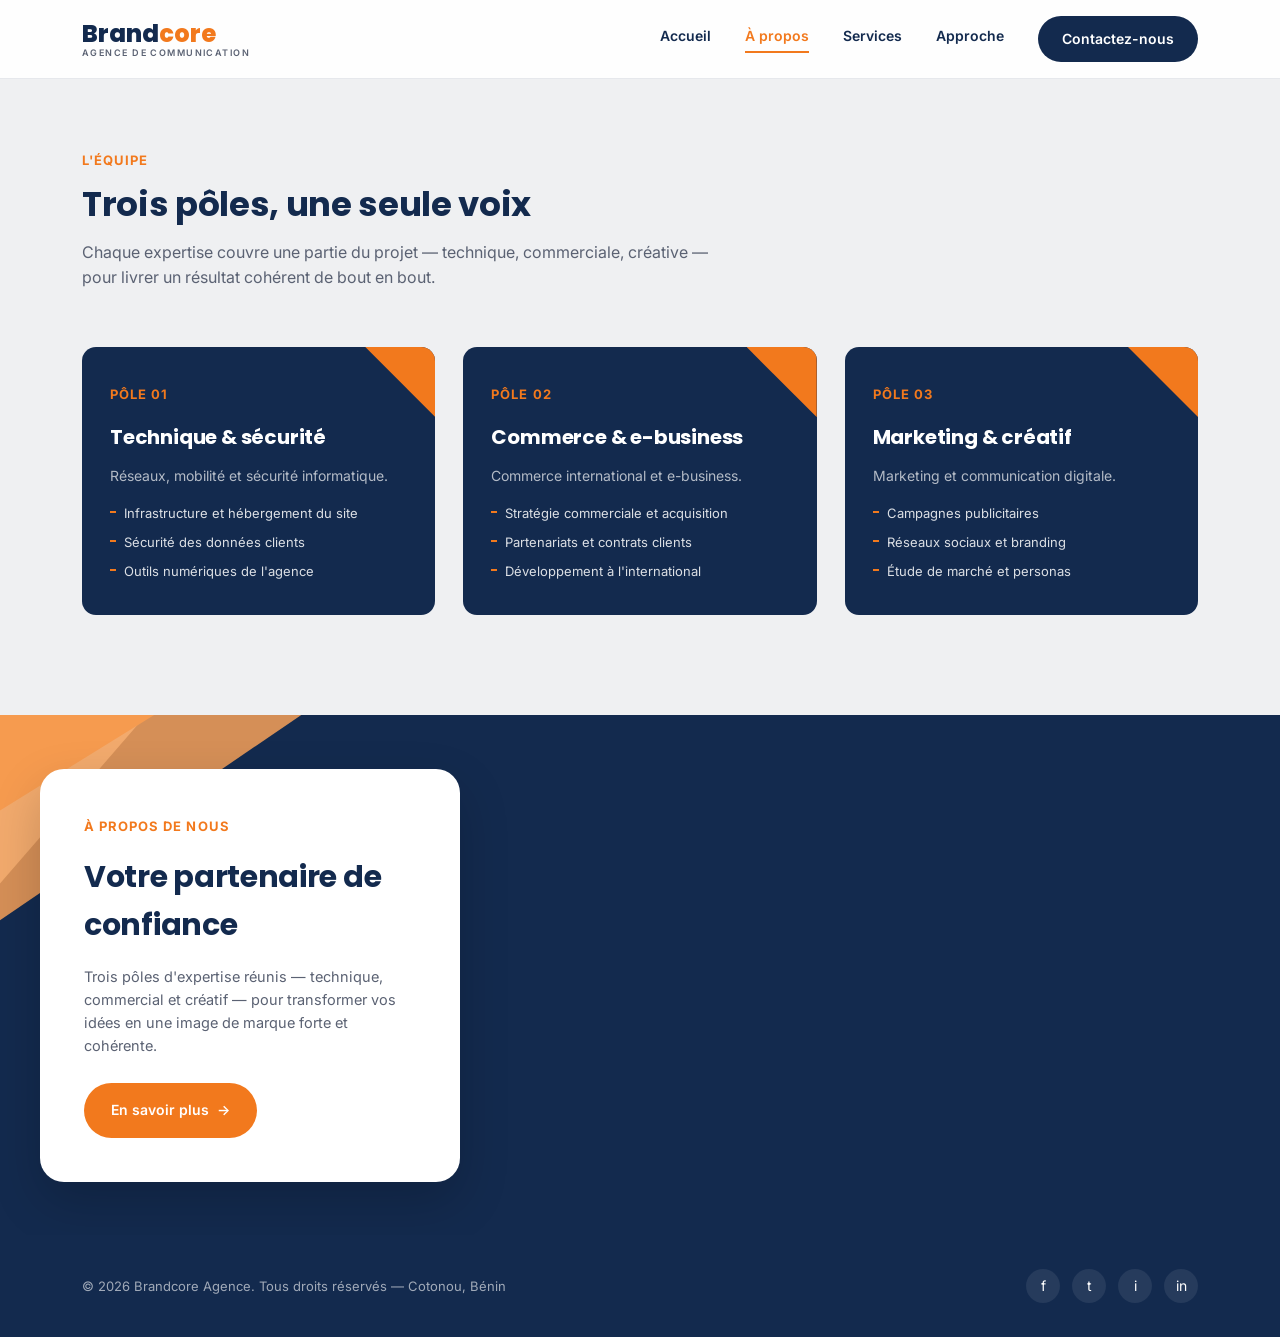
==== apropos.html @ da3239c2 "Préparer le site pour le déploiement statique" ====
<!DOCTYPE html>
<html lang="fr">
<head>
<meta charset="UTF-8">
<meta name="viewport" content="width=device-width, initial-scale=1.0">
<title>À propos — Brandcore</title>
<meta name="description" content="Découvrez l'équipe Brandcore : trois pôles d'expertise réunis autour d'un même projet.">
<link rel="preconnect" href="https://fonts.googleapis.com">
<link rel="preconnect" href="https://fonts.gstatic.com" crossorigin>
<link href="https://fonts.googleapis.com/css2?family=Poppins:wght@400;500;600;700;800&family=Inter:wght@400;500;600&display=swap" rel="stylesheet">
<link rel="stylesheet" href="style.css">
</head>
<body>

<header>
  <nav>
    <a href="index.html" class="logo-block" style="text-decoration:none;">
      <div class="logo">Brand<span>core</span></div>
      <div class="tagline">Agence de communication</div>
    </a>
    <div class="nav-links" id="navLinks">
      <a href="index.html" class="">Accueil</a>
      <a href="apropos.html" class="active">À propos</a>
      <a href="services.html" class="">Services</a>
      <a href="methode.html" class="">Approche</a>
      <a href="contact.html" class="nav-cta">Contactez-nous</a>
    </div>
    <button class="burger" id="burger" aria-label="Menu"><span></span><span></span><span></span></button>
  </nav>
</header>
<section class="band alt" style="padding-top:150px;" id="equipe">
  <div class="wrap">
    <div class="section-head reveal">
      <span class="eyebrow">L'équipe</span>
      <h2>Trois pôles, une seule voix</h2>
      <p>Chaque expertise couvre une partie du projet — technique, commerciale, créative — pour livrer un résultat cohérent de bout en bout.</p>
    </div>
    <div class="team-grid reveal">
      <div class="team-card">
        <span class="num">PÔLE 01</span>
        <h3>Technique & sécurité</h3>
        <p>Réseaux, mobilité et sécurité informatique.</p>
        <ul>
          <li>Infrastructure et hébergement du site</li>
          <li>Sécurité des données clients</li>
          <li>Outils numériques de l'agence</li>
        </ul>
      </div>
      <div class="team-card">
        <span class="num">PÔLE 02</span>
        <h3>Commerce & e-business</h3>
        <p>Commerce international et e-business.</p>
        <ul>
          <li>Stratégie commerciale et acquisition</li>
          <li>Partenariats et contrats clients</li>
          <li>Développement à l'international</li>
        </ul>
      </div>
      <div class="team-card">
        <span class="num">PÔLE 03</span>
        <h3>Marketing & créatif</h3>
        <p>Marketing et communication digitale.</p>
        <ul>
          <li>Campagnes publicitaires</li>
          <li>Réseaux sociaux et branding</li>
          <li>Étude de marché et personas</li>
        </ul>
      </div>
    </div>
  </div>
</section>

<section class="split-left" id="apropos">
  <div class="graphic-bg">
    <svg viewBox="0 0 700 700" preserveAspectRatio="xMidYMid slice" xmlns="http://www.w3.org/2000/svg">
      <rect width="700" height="700" fill="#132A4E"/>
      <polygon points="0,0 260,0 0,300" fill="#EFF0F2" opacity="0.9"/>
      <polygon points="0,90 340,0 420,0 0,260" fill="#F2791D"/>
      <polygon points="0,180 420,0 470,0 0,320" fill="#F7A159" opacity="0.85"/>
    </svg>
  </div>
  <div class="about-card reveal">
    <span class="eyebrow">À propos de nous</span>
    <h2>Votre partenaire de confiance</h2>
    <p>Trois pôles d'expertise réunis — technique, commercial et créatif — pour transformer vos idées en une image de marque forte et cohérente.</p>
    <a href="methode.html" class="btn btn-orange">En savoir plus <span>→</span></a>
  </div>
</section>
<footer>
  <div class="wrap">
    <div>© 2026 Brandcore Agence. Tous droits réservés — Cotonou, Bénin</div>
    <div class="socials">
      <a href="#" aria-label="Facebook">f</a>
      <a href="#" aria-label="Twitter">t</a>
      <a href="#" aria-label="Instagram">i</a>
      <a href="#" aria-label="LinkedIn">in</a>
    </div>
  </div>
</footer>
<script>
  const burger = document.getElementById('burger');
  const navLinks = document.getElementById('navLinks');
  burger.addEventListener('click', () => navLinks.classList.toggle('open'));
  navLinks.querySelectorAll('a').forEach(a => a.addEventListener('click', () => navLinks.classList.remove('open')));

  const observer = new IntersectionObserver((entries) => {
    entries.forEach(e => { if(e.isIntersecting){ e.target.classList.add('show'); } });
  }, { threshold: 0.15 });
  document.querySelectorAll('.reveal').forEach(el => observer.observe(el));
</script>

</body>
</html>
---- style.css ----
:root{
    --navy:#132A4E;
    --navy-2:#0F2340;
    --orange:#F2791D;
    --orange-light:#F7A159;
    --orange-dim:#C25E10;
    --gray-diag:#EFF0F2;
    --white:#FFFFFF;
    --ink:#132A4E;
    --slate:#5B6273;
    --line: rgba(19,42,78,0.10);
    --line-strong: rgba(19,42,78,0.16);
  }
  *{ margin:0; padding:0; box-sizing:border-box; }
  html{ scroll-behavior:smooth; }
  body{
    font-family:'Inter', sans-serif;
    background:var(--white);
    color:var(--ink);
    line-height:1.6;
    overflow-x:hidden;
  }
  h1,h2,h3,h4{
    font-family:'Poppins', sans-serif;
    font-weight:700;
    letter-spacing:-0.01em;
    color:var(--navy);
  }
  .eyebrow{
    font-size:13px; font-weight:700; letter-spacing:0.08em; text-transform:uppercase;
    color:var(--orange);
  }
  a{ text-decoration:none; color:inherit; }
  img{ max-width:100%; display:block; }
  .wrap{ max-width:1180px; margin:0 auto; padding:0 32px; }
  section{ position:relative; }

  /* ---------- NAV ---------- */
  header{
    position:fixed; top:0; left:0; right:0; z-index:100;
    background:rgba(255,255,255,0.92);
    backdrop-filter:blur(10px);
    border-bottom:1px solid var(--line);
  }
  nav{
    display:flex; align-items:center; justify-content:space-between;
    max-width:1180px; margin:0 auto; padding:16px 32px;
  }
  .logo-block{ display:flex; flex-direction:column; line-height:1; }
  .logo-block .logo{
    font-family:'Poppins', sans-serif;
    font-weight:800; font-size:24px; color:var(--navy);
  }
  .logo-block .logo span{ color:var(--orange); }
  .logo-block .tagline{
    font-size:9px; letter-spacing:0.16em; text-transform:uppercase;
    color:var(--slate); margin-top:2px; font-weight:600;
  }
  .nav-links{ display:flex; gap:34px; align-items:center; }
  .nav-links a{
    font-size:14px; font-weight:600; color:var(--navy);
    transition:color .2s ease; position:relative; padding-bottom:6px;
  }
  .nav-links a:hover{ color:var(--orange); }
  .nav-links a.active{ color:var(--orange); }
  .nav-links a.active::after{
    content:''; position:absolute; left:0; right:0; bottom:0; height:2px; background:var(--orange);
  }
  .nav-cta{
    background:var(--navy); color:var(--white) !important;
    padding:12px 24px; border-radius:30px;
    font-size:13px; font-weight:600;
    transition:background .2s ease; padding-bottom:12px !important;
  }
  .nav-cta::after{ display:none; }
  .nav-cta:hover{ background:var(--orange-dim); color:var(--white); }
  .burger{ display:none; flex-direction:column; gap:5px; cursor:pointer; background:none; border:none; }
  .burger span{ width:22px; height:2px; background:var(--navy); display:block; }

  /* ---------- HERO ---------- */
  .hero{
    background:var(--white);
    color:var(--navy);
    padding:150px 0 0;
    position:relative;
    overflow:hidden;
  }
  .hero-flex{ display:flex; align-items:stretch; min-height:600px; }
  .hero-left{
    flex:0 0 50%; max-width:50%;
    display:flex; flex-direction:column; justify-content:center;
    padding:40px 0 70px 32px;
  }
  .hero-left-inner{ max-width:480px; margin-left:auto; padding-right:60px; }
  .hero-eyebrow{
    display:flex; align-items:center; gap:12px; margin-bottom:22px;
  }
  .hero-eyebrow .dash{ width:28px; height:2px; background:var(--orange); display:block; }
  h1.hero-title{
    font-size:clamp(32px, 4.2vw, 48px);
    line-height:1.14;
    margin-bottom:22px;
    color:var(--navy);
  }
  h1.hero-title em{ font-style:normal; color:var(--orange); }
  .hero-sub{
    font-size:16px; color:var(--slate);
    max-width:460px; margin-bottom:36px;
  }
  .hero-actions{ display:flex; gap:16px; flex-wrap:wrap; }
  .btn{
    display:inline-flex; align-items:center; gap:8px;
    padding:15px 26px; font-size:14px; font-weight:600;
    border-radius:30px; cursor:pointer; transition:all .2s ease;
    border:1px solid transparent;
  }
  .btn-primary{ background:var(--navy); color:var(--white); }
  .btn-primary:hover{ background:var(--orange-dim); }
  .btn-orange{ background:var(--orange); color:var(--white); }
  .btn-orange:hover{ background:var(--orange-dim); }
  .btn-ghost{ border-color:var(--line-strong); color:var(--navy); }
  .btn-ghost:hover{ border-color:var(--navy); background:var(--gray-diag); }

  .hero-right{
    flex:0 0 50%; max-width:50%;
    position:relative;
    overflow:visible;
  }
  .hero-graphic-wrap{
    position:absolute; top:0; bottom:0; left:0; right:-260px;
  }
  .hero-graphic-wrap svg{ width:100%; height:100%; display:block; }
  .hero-arrow{
    position:absolute; top:50%; transform:translateY(-50%);
    width:52px; height:52px; border-radius:50%;
    display:flex; align-items:center; justify-content:center;
    cursor:pointer; border:none; font-size:20px; z-index:5;
    transition:transform .2s ease;
  }
  .hero-arrow:hover{ transform:translateY(-50%) scale(1.08); }
  .hero-arrow.prev{ left:-26px; background:rgba(19,42,78,0.55); color:var(--white); }
  .hero-arrow.next{ right:36px; background:var(--navy); color:var(--white); }

  /* ---------- SECTION HEADERS ---------- */
  .section-head{ max-width:640px; margin-bottom:56px; }
  .section-head.center{ margin-left:auto; margin-right:auto; text-align:center; }
  .section-head .eyebrow{ margin-bottom:14px; display:block; }
  .section-head h2{ font-size:clamp(26px, 3.6vw, 34px); line-height:1.15; }
  .section-head p{ color:var(--slate); margin-top:16px; font-size:16px; }

  .band{ padding:100px 0; }
  .band.alt{ background:var(--gray-diag); }

  /* ---------- SERVICES (icon cards) ---------- */
  .services-grid{
    display:grid; grid-template-columns:repeat(4, 1fr); gap:24px;
  }
  .service-card{
    background:var(--white); padding:34px 26px; border-radius:16px;
    box-shadow:0 12px 30px rgba(19,42,78,0.08);
    display:flex; flex-direction:column; gap:14px;
    transition:transform .25s ease, box-shadow .25s ease;
  }
  .service-card:hover{ transform:translateY(-6px); box-shadow:0 18px 36px rgba(19,42,78,0.12); }
  .service-icon{
    width:54px; height:54px; border-radius:50%;
    display:flex; align-items:center; justify-content:center;
    font-size:22px;
  }
  .service-icon.orange{ background:#FDEBDA; color:var(--orange); }
  .service-icon.navy{ background:var(--navy); color:var(--white); }
  .service-card h3{ font-size:16px; }
  .service-card p{ font-size:13.5px; color:var(--slate); }

  /* ---------- METHODE ---------- */
  .method-list{ display:flex; flex-direction:column; }
  .method-row{
    display:grid; grid-template-columns:120px 1fr 1fr; gap:24px;
    padding:26px 0; border-top:1px solid var(--line);
    align-items:start;
  }
  .method-row:last-child{ border-bottom:1px solid var(--line); }
  .method-row .step{ color:var(--orange); font-weight:700; font-size:13px; letter-spacing:0.06em; text-transform:uppercase; padding-top:4px; }
  .method-row h4{ font-size:16px; margin-bottom:6px; }
  .method-row p{ font-size:14px; color:var(--slate); }
  .method-row .tools{ font-size:13px; color:var(--navy); font-weight:600; }

  /* ---------- TEAM ---------- */
  .team-grid{
    display:grid; grid-template-columns:repeat(3, 1fr); gap:28px;
  }
  .team-card{
    background:var(--navy); color:var(--white);
    border-radius:14px; padding:34px 28px;
    position:relative; overflow:hidden;
  }
  .team-card::before{
    content:''; position:absolute; top:0; right:0; width:70px; height:70px;
    background:var(--orange); clip-path:polygon(100% 0, 0 0, 100% 100%);
  }
  .team-card .num{ color:var(--orange); font-weight:700; font-size:13px; letter-spacing:0.08em; }
  .team-card h3{ color:var(--white); font-size:20px; margin:14px 0 12px; }
  .team-card p{ font-size:14px; color:rgba(255,255,255,0.68); margin-bottom:16px; }
  .team-card ul{ list-style:none; display:flex; flex-direction:column; gap:8px; }
  .team-card ul li{ font-size:13px; color:rgba(255,255,255,0.85); padding-left:14px; position:relative; }
  .team-card ul li::before{
    content:''; position:absolute; left:0; top:8px; width:6px; height:2px; background:var(--orange);
  }

  /* ---------- SPLIT: A PROPOS / CONTACT CTA ---------- */
  .split-section{ display:flex; flex-wrap:wrap; }
  .split-left{
    flex:1 1 50%; position:relative; overflow:hidden; background:var(--navy);
    min-height:520px; display:flex; align-items:center;
  }
  .split-left .graphic-bg{ position:absolute; inset:0; }
  .split-left .graphic-bg svg{ width:100%; height:100%; }
  .about-card{
    position:relative; z-index:2; background:var(--white);
    margin:40px; padding:44px; border-radius:24px; max-width:420px;
    box-shadow:0 20px 50px rgba(0,0,0,0.18);
  }
  .about-card h2{ font-size:clamp(24px,3vw,30px); margin:14px 0 16px; }
  .about-card p{ color:var(--slate); font-size:14.5px; margin-bottom:26px; }
  .split-right{
    flex:1 1 50%; background:var(--navy-2); color:var(--white);
    padding:70px 60px; display:flex; flex-direction:column; justify-content:center; gap:26px;
  }
  .split-right h2{ color:var(--white); font-size:clamp(24px,3vw,30px); }
  .split-right p{ color:rgba(255,255,255,0.7); font-size:14.5px; max-width:420px; }
  .contact-list{ display:flex; flex-direction:column; gap:18px; }
  .contact-list div{ display:flex; align-items:center; gap:14px; font-size:14px; }
  .contact-list .ic{ color:var(--orange); font-size:16px; width:20px; text-align:center; }

  /* ---------- MESSAGE FORM ---------- */
  .msg-band{ background:var(--white); padding:100px 0; }
  .msg-wrap{ display:grid; grid-template-columns:1fr 1fr; gap:70px; align-items:start; }
  form{ display:flex; flex-direction:column; gap:16px; }
  .field{ display:flex; flex-direction:column; gap:8px; }
  .field label{ font-size:12px; text-transform:uppercase; letter-spacing:0.06em; color:var(--slate); font-weight:600; }
  .field input, .field textarea{
    border:1px solid var(--line-strong); background:transparent;
    padding:13px 14px; font-family:'Inter', sans-serif; font-size:14px;
    color:var(--navy); border-radius:8px; resize:vertical;
  }
  .field input:focus, .field textarea:focus{ outline:none; border-color:var(--orange); }
  form .btn-navy-submit{ align-self:flex-start; border:none; margin-top:6px; background:var(--navy); color:var(--white); }
  form .btn-navy-submit:hover{ background:var(--orange-dim); }

  /* ---------- FOOTER ---------- */
  footer{
    background:var(--navy); color:rgba(255,255,255,0.6);
    padding:34px 0; font-size:13px;
  }
  footer .wrap{ display:flex; justify-content:space-between; align-items:center; flex-wrap:wrap; gap:16px; }
  .socials{ display:flex; gap:12px; }
  .socials a{
    width:34px; height:34px; border-radius:50%; background:rgba(255,255,255,0.08);
    display:flex; align-items:center; justify-content:center; color:var(--white);
    font-size:14px; transition:background .2s ease;
  }
  .socials a:hover{ background:var(--orange); }

  .reveal{ opacity:0; transform:translateY(18px); transition:opacity .6s ease, transform .6s ease; }
  .reveal.show{ opacity:1; transform:none; }

  @media (max-width: 900px){
    .hero-flex{ flex-direction:column; min-height:auto; }
    .hero-left{ flex:0 0 auto; max-width:100%; padding:20px 32px 40px; }
    .hero-left-inner{ max-width:100%; margin-left:0; padding-right:0; }
    .hero-right{ flex:0 0 auto; max-width:100%; height:280px; }
    .hero-graphic-wrap{ right:0; }
    .hero-arrow.prev{ left:16px; }
    .hero-arrow.next{ right:16px; }
    .services-grid{ grid-template-columns:repeat(2,1fr); }
    .split-left, .split-right{ flex:1 1 100%; }
    .split-right{ padding:50px 32px; }
    .about-card{ margin:32px; }
    .msg-wrap{ grid-template-columns:1fr; gap:40px; }
  }

  @media (max-width: 860px){
    .nav-links{
      position:fixed; top:70px; left:0; right:0; background:var(--white);
      flex-direction:column; align-items:flex-start; padding:24px 32px; gap:20px;
      border-bottom:1px solid var(--line);
      transform:translateY(-130%); transition:transform .25s ease; z-index:99;
    }
    .nav-links.open{ transform:translateY(0); }
    .burger{ display:flex; }
    .services-grid{ grid-template-columns:1fr; }
    .team-grid{ grid-template-columns:1fr; }
    .method-row{ grid-template-columns:1fr; gap:8px; }
    .band{ padding:60px 0; }
    .msg-band{ padding:60px 0; }
  }
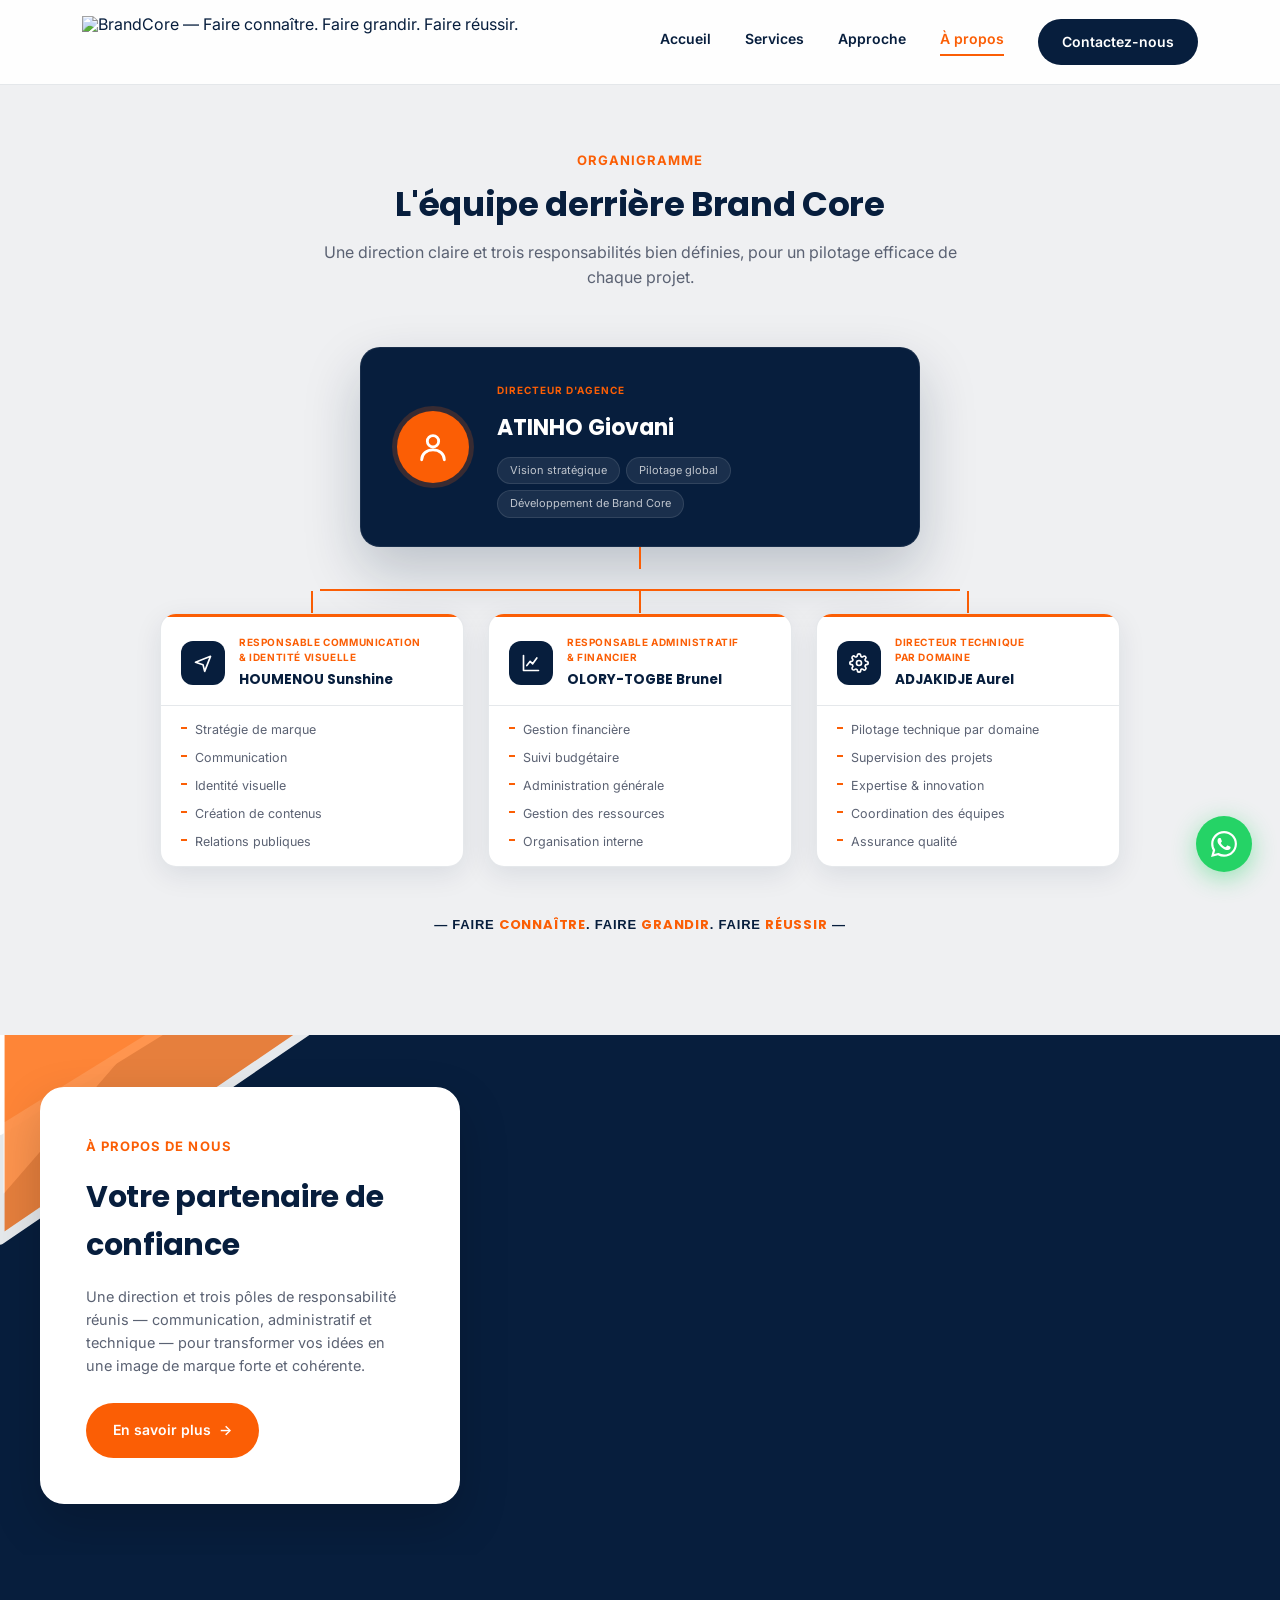
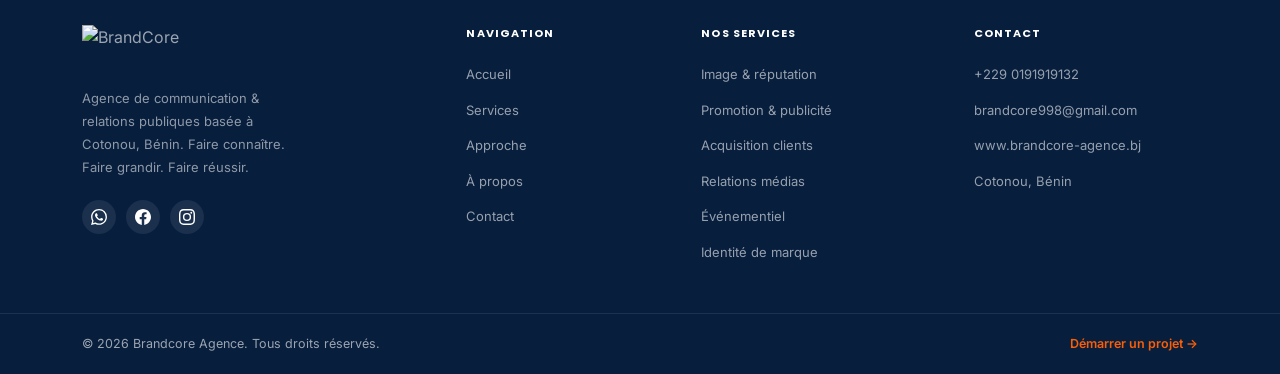
==== commit c2969e3c: "Utiliser la version BrandCore (4) pour le déploiement" ====
--- a/apropos.html
+++ b/apropos.html
@@ -8,21 +8,20 @@
 <link rel="preconnect" href="https://fonts.googleapis.com">
 <link rel="preconnect" href="https://fonts.gstatic.com" crossorigin>
 <link href="https://fonts.googleapis.com/css2?family=Poppins:wght@400;500;600;700;800&family=Inter:wght@400;500;600&display=swap" rel="stylesheet">
-<link rel="stylesheet" href="style.css">
+<link rel="stylesheet" href="style.css?v=2">
 </head>
 <body>
 
 <header>
   <nav>
     <a href="index.html" class="logo-block" style="text-decoration:none;">
-      <div class="logo">Brand<span>core</span></div>
-      <div class="tagline">Agence de communication</div>
+      <img src="logo.png" alt="BrandCore — Faire connaître. Faire grandir. Faire réussir." class="nav-logo-img">
     </a>
     <div class="nav-links" id="navLinks">
       <a href="index.html" class="">Accueil</a>
-      <a href="apropos.html" class="active">À propos</a>
       <a href="services.html" class="">Services</a>
       <a href="methode.html" class="">Approche</a>
+      <a href="apropos.html" class="active">À propos</a>
       <a href="contact.html" class="nav-cta">Contactez-nous</a>
     </div>
     <button class="burger" id="burger" aria-label="Menu"><span></span><span></span><span></span></button>
@@ -30,42 +29,113 @@
 </header>
 <section class="band alt" style="padding-top:150px;" id="equipe">
   <div class="wrap">
-    <div class="section-head reveal">
-      <span class="eyebrow">L'équipe</span>
-      <h2>Trois pôles, une seule voix</h2>
-      <p>Chaque expertise couvre une partie du projet — technique, commerciale, créative — pour livrer un résultat cohérent de bout en bout.</p>
-    </div>
-    <div class="team-grid reveal">
-      <div class="team-card">
-        <span class="num">PÔLE 01</span>
-        <h3>Technique & sécurité</h3>
-        <p>Réseaux, mobilité et sécurité informatique.</p>
-        <ul>
-          <li>Infrastructure et hébergement du site</li>
-          <li>Sécurité des données clients</li>
-          <li>Outils numériques de l'agence</li>
-        </ul>
-      </div>
-      <div class="team-card">
-        <span class="num">PÔLE 02</span>
-        <h3>Commerce & e-business</h3>
-        <p>Commerce international et e-business.</p>
-        <ul>
-          <li>Stratégie commerciale et acquisition</li>
-          <li>Partenariats et contrats clients</li>
-          <li>Développement à l'international</li>
-        </ul>
-      </div>
-      <div class="team-card">
-        <span class="num">PÔLE 03</span>
-        <h3>Marketing & créatif</h3>
-        <p>Marketing et communication digitale.</p>
-        <ul>
-          <li>Campagnes publicitaires</li>
-          <li>Réseaux sociaux et branding</li>
-          <li>Étude de marché et personas</li>
-        </ul>
-      </div>
+    <div class="section-head center reveal">
+      <span class="eyebrow">Organigramme</span>
+      <h2>L'équipe derrière Brand Core</h2>
+      <p>Une direction claire et trois responsabilités bien définies, pour un pilotage efficace de chaque projet.</p>
+    </div>
+
+    <div class="orgchart reveal">
+
+      <!-- Directeur -->
+      <div class="org-director-wrap">
+        <div class="org-director-card">
+          <div class="org-director-avatar">
+            <svg width="34" height="34" viewBox="0 0 24 24" fill="none" stroke="currentColor" stroke-width="2" stroke-linecap="round" stroke-linejoin="round"><circle cx="12" cy="8" r="4"/><path d="M4 21c0-4 3.5-7 8-7s8 3 8 7"/></svg>
+          </div>
+          <div class="org-director-body">
+            <span class="org-role-badge">Directeur d'agence</span>
+            <div class="org-director-name">ATINHO Giovani</div>
+            <div class="org-director-tags">
+              <span>Vision stratégique</span>
+              <span>Pilotage global</span>
+              <span>Développement de Brand Core</span>
+            </div>
+          </div>
+        </div>
+      </div>
+
+      <!-- Connecteur arborescent -->
+      <div class="org-tree">
+        <div class="org-tree-v"></div>
+        <div class="org-tree-h"></div>
+      </div>
+
+      <!-- Départements -->
+      <div class="org-dept-row">
+
+        <div class="org-dept-item">
+          <div class="org-dept-v"></div>
+          <div class="org-dept-card">
+            <div class="org-dept-header">
+              <div class="org-dept-icon">
+                <svg width="20" height="20" viewBox="0 0 24 24" fill="none" stroke="currentColor" stroke-width="2" stroke-linecap="round" stroke-linejoin="round"><path d="M3 11l18-7-7 18-2-8-9-3z"/></svg>
+              </div>
+              <div>
+                <span class="org-dept-role">Responsable communication<br>& identité visuelle</span>
+                <div class="org-dept-name">HOUMENOU Sunshine</div>
+              </div>
+            </div>
+            <ul class="org-dept-list">
+              <li>Stratégie de marque</li>
+              <li>Communication</li>
+              <li>Identité visuelle</li>
+              <li>Création de contenus</li>
+              <li>Relations publiques</li>
+            </ul>
+          </div>
+        </div>
+
+        <div class="org-dept-item">
+          <div class="org-dept-v"></div>
+          <div class="org-dept-card">
+            <div class="org-dept-header">
+              <div class="org-dept-icon">
+                <svg width="20" height="20" viewBox="0 0 24 24" fill="none" stroke="currentColor" stroke-width="2" stroke-linecap="round" stroke-linejoin="round"><path d="M3 3v18h18"/><path d="M7 15l4-5 3 3 5-7"/></svg>
+              </div>
+              <div>
+                <span class="org-dept-role">Responsable administratif<br>& financier</span>
+                <div class="org-dept-name">OLORY-TOGBE Brunel</div>
+              </div>
+            </div>
+            <ul class="org-dept-list">
+              <li>Gestion financière</li>
+              <li>Suivi budgétaire</li>
+              <li>Administration générale</li>
+              <li>Gestion des ressources</li>
+              <li>Organisation interne</li>
+            </ul>
+          </div>
+        </div>
+
+        <div class="org-dept-item">
+          <div class="org-dept-v"></div>
+          <div class="org-dept-card">
+            <div class="org-dept-header">
+              <div class="org-dept-icon">
+                <svg width="20" height="20" viewBox="0 0 24 24" fill="none" stroke="currentColor" stroke-width="2" stroke-linecap="round" stroke-linejoin="round"><circle cx="12" cy="12" r="3"/><path d="M19.4 15a1.7 1.7 0 00.34 1.87l.06.06a2 2 0 11-2.83 2.83l-.06-.06a1.7 1.7 0 00-1.87-.34 1.7 1.7 0 00-1 1.55V21a2 2 0 11-4 0v-.09A1.7 1.7 0 009 19.4a1.7 1.7 0 00-1.87.34l-.06.06a2 2 0 11-2.83-2.83l.06-.06A1.7 1.7 0 004.6 15a1.7 1.7 0 00-1.55-1H3a2 2 0 110-4h.09A1.7 1.7 0 004.6 9a1.7 1.7 0 00-.34-1.87l-.06-.06a2 2 0 112.83-2.83l.06.06A1.7 1.7 0 009 4.6a1.7 1.7 0 001-1.55V3a2 2 0 114 0v.09a1.7 1.7 0 001 1.55 1.7 1.7 0 001.87-.34l.06-.06a2 2 0 112.83 2.83l-.06.06A1.7 1.7 0 0019.4 9a1.7 1.7 0 001.55 1H21a2 2 0 110 4h-.09a1.7 1.7 0 00-1.51 1z"/></svg>
+              </div>
+              <div>
+                <span class="org-dept-role">Directeur technique<br>par domaine</span>
+                <div class="org-dept-name">ADJAKIDJE Aurel</div>
+              </div>
+            </div>
+            <ul class="org-dept-list">
+              <li>Pilotage technique par domaine</li>
+              <li>Supervision des projets</li>
+              <li>Expertise & innovation</li>
+              <li>Coordination des équipes</li>
+              <li>Assurance qualité</li>
+            </ul>
+          </div>
+        </div>
+
+      </div>
+
+      <div class="org-tagline reveal">
+        <span>— FAIRE <b>CONNAÎTRE</b>. FAIRE <b>GRANDIR</b>. FAIRE <b>RÉUSSIR</b> —</span>
+      </div>
+
     </div>
   </div>
 </section>
@@ -73,27 +143,80 @@
 <section class="split-left" id="apropos">
   <div class="graphic-bg">
     <svg viewBox="0 0 700 700" preserveAspectRatio="xMidYMid slice" xmlns="http://www.w3.org/2000/svg">
-      <rect width="700" height="700" fill="#132A4E"/>
-      <polygon points="0,0 260,0 0,300" fill="#EFF0F2" opacity="0.9"/>
-      <polygon points="0,90 340,0 420,0 0,260" fill="#F2791D"/>
-      <polygon points="0,180 420,0 470,0 0,320" fill="#F7A159" opacity="0.85"/>
+      <rect width="700" height="700" fill="#071E3D"/>
+      <polygon points="0,0 260,0 0,300" fill="#FFFFFF" opacity="0.95" stroke="#071E3D" stroke-width="4"/>
+      <polygon points="0,90 340,0 420,0 0,260" fill="#FB5E05" stroke="#FFFFFF" stroke-width="5" stroke-linejoin="round"/>
+      <polygon points="0,180 420,0 470,0 0,320" fill="#FF8A3D" opacity="0.9" stroke="#FFFFFF" stroke-width="5" stroke-linejoin="round"/>
     </svg>
   </div>
   <div class="about-card reveal">
     <span class="eyebrow">À propos de nous</span>
     <h2>Votre partenaire de confiance</h2>
-    <p>Trois pôles d'expertise réunis — technique, commercial et créatif — pour transformer vos idées en une image de marque forte et cohérente.</p>
+    <p>Une direction et trois pôles de responsabilité réunis — communication, administratif et technique — pour transformer vos idées en une image de marque forte et cohérente.</p>
     <a href="methode.html" class="btn btn-orange">En savoir plus <span>→</span></a>
   </div>
 </section>
 <footer>
-  <div class="wrap">
-    <div>© 2026 Brandcore Agence. Tous droits réservés — Cotonou, Bénin</div>
-    <div class="socials">
-      <a href="#" aria-label="Facebook">f</a>
-      <a href="#" aria-label="Twitter">t</a>
-      <a href="#" aria-label="Instagram">i</a>
-      <a href="#" aria-label="LinkedIn">in</a>
+  <div class="footer-main">
+    <div class="wrap">
+      <div class="footer-grid">
+
+        <div class="footer-brand">
+          <img src="logo.png" alt="BrandCore" class="footer-logo">
+          <p class="footer-desc">Agence de communication &amp; relations publiques basée à Cotonou, Bénin. Faire connaître. Faire grandir. Faire réussir.</p>
+          <div class="socials">
+            <a href="https://wa.me/2290191919132" aria-label="WhatsApp" target="_blank" rel="noopener">
+              <svg xmlns="http://www.w3.org/2000/svg" viewBox="0 0 24 24" fill="currentColor" width="16" height="16"><path d="M17.472 14.382c-.297-.149-1.758-.867-2.03-.967-.273-.099-.471-.148-.67.15-.197.297-.767.966-.94 1.164-.173.199-.347.223-.644.075-.297-.15-1.255-.463-2.39-1.475-.883-.788-1.48-1.761-1.653-2.059-.173-.297-.018-.458.13-.606.134-.133.298-.347.446-.52.149-.174.198-.298.298-.497.099-.198.05-.371-.025-.52-.075-.149-.669-1.612-.916-2.207-.242-.579-.487-.5-.669-.51-.173-.008-.371-.01-.57-.01-.198 0-.52.074-.792.372-.272.297-1.04 1.016-1.04 2.479 0 1.462 1.065 2.875 1.213 3.074.149.198 2.096 3.2 5.077 4.487.709.306 1.262.489 1.694.625.712.227 1.36.195 1.871.118.571-.085 1.758-.719 2.006-1.413.248-.694.248-1.289.173-1.413-.074-.124-.272-.198-.57-.347m-5.421 7.403h-.004a9.87 9.87 0 01-5.031-1.378l-.361-.214-3.741.982.998-3.648-.235-.374a9.86 9.86 0 01-1.51-5.26c.001-5.45 4.436-9.884 9.888-9.884 2.64 0 5.122 1.03 6.988 2.898a9.825 9.825 0 012.893 6.994c-.003 5.45-4.437 9.884-9.885 9.884m8.413-18.297A11.815 11.815 0 0012.05 0C5.495 0 .16 5.335.157 11.892c0 2.096.547 4.142 1.588 5.945L.057 24l6.305-1.654a11.882 11.882 0 005.683 1.448h.005c6.554 0 11.89-5.335 11.893-11.893a11.821 11.821 0 00-3.48-8.413z"/></svg>
+            </a>
+            <a href="https://www.facebook.com/profile.php?id=61591853156836" aria-label="Facebook" target="_blank" rel="noopener">
+              <svg xmlns="http://www.w3.org/2000/svg" viewBox="0 0 24 24" fill="currentColor" width="16" height="16"><path d="M24 12.073c0-6.627-5.373-12-12-12s-12 5.373-12 12c0 5.99 4.388 10.954 10.125 11.854v-8.385H7.078v-3.47h3.047V9.43c0-3.007 1.792-4.669 4.533-4.669 1.312 0 2.686.235 2.686.235v2.953H15.83c-1.491 0-1.956.925-1.956 1.874v2.25h3.328l-.532 3.47h-2.796v8.385C19.612 23.027 24 18.062 24 12.073z"/></svg>
+            </a>
+            <a href="https://www.instagram.com/brandcore3?igsh=eTZxMmdkZ2dzeWFv" aria-label="Instagram" target="_blank" rel="noopener">
+              <svg xmlns="http://www.w3.org/2000/svg" viewBox="0 0 24 24" fill="currentColor" width="16" height="16"><path d="M12 2.163c3.204 0 3.584.012 4.85.07 3.252.148 4.771 1.691 4.919 4.919.058 1.265.069 1.645.069 4.849 0 3.205-.012 3.584-.069 4.849-.149 3.225-1.664 4.771-4.919 4.919-1.266.058-1.644.07-4.85.07-3.204 0-3.584-.012-4.849-.07-3.26-.149-4.771-1.699-4.919-4.92-.058-1.265-.07-1.644-.07-4.849 0-3.204.013-3.583.07-4.849.149-3.227 1.664-4.771 4.919-4.919 1.266-.057 1.645-.069 4.849-.069zM12 0C8.741 0 8.333.014 7.053.072 2.695.272.273 2.69.073 7.052.014 8.333 0 8.741 0 12c0 3.259.014 3.668.072 4.948.2 4.358 2.618 6.78 6.98 6.98C8.333 23.986 8.741 24 12 24c3.259 0 3.668-.014 4.948-.072 4.354-.2 6.782-2.618 6.979-6.98.059-1.28.073-1.689.073-4.948 0-3.259-.014-3.667-.072-4.947-.196-4.354-2.617-6.78-6.979-6.98C15.668.014 15.259 0 12 0zm0 5.838a6.162 6.162 0 100 12.324 6.162 6.162 0 000-12.324zM12 16a4 4 0 110-8 4 4 0 010 8zm6.406-11.845a1.44 1.44 0 100 2.881 1.44 1.44 0 000-2.881z"/></svg>
+            </a>
+          </div>
+        </div>
+
+        <div class="footer-col">
+          <h4 class="footer-col-title">Navigation</h4>
+          <ul>
+            <li><a href="index.html">Accueil</a></li>
+            <li><a href="services.html">Services</a></li>
+            <li><a href="methode.html">Approche</a></li>
+            <li><a href="apropos.html">À propos</a></li>
+            <li><a href="contact.html">Contact</a></li>
+          </ul>
+        </div>
+
+        <div class="footer-col">
+          <h4 class="footer-col-title">Nos services</h4>
+          <ul>
+            <li><a href="services.html">Image &amp; réputation</a></li>
+            <li><a href="services.html">Promotion &amp; publicité</a></li>
+            <li><a href="services.html">Acquisition clients</a></li>
+            <li><a href="services.html">Relations médias</a></li>
+            <li><a href="services.html">Événementiel</a></li>
+            <li><a href="services.html">Identité de marque</a></li>
+          </ul>
+        </div>
+
+        <div class="footer-col">
+          <h4 class="footer-col-title">Contact</h4>
+          <ul>
+            <li><a href="tel:+2290191919132">+229 0191919132</a></li>
+            <li><a href="mailto:brandcore998@gmail.com">brandcore998@gmail.com</a></li>
+            <li><a href="https://www.brandcore-agence.bj" target="_blank" rel="noopener">www.brandcore-agence.bj</a></li>
+            <li><span>Cotonou, Bénin</span></li>
+          </ul>
+        </div>
+
+      </div>
+    </div>
+  </div>
+  <div class="footer-bar">
+    <div class="wrap">
+      <span>© 2026 Brandcore Agence. Tous droits réservés.</span>
+      <a href="contact.html">Démarrer un projet →</a>
     </div>
   </div>
 </footer>
@@ -109,5 +232,8 @@
   document.querySelectorAll('.reveal').forEach(el => observer.observe(el));
 </script>
 
+<a href="https://wa.me/2290191919132" class="wa-float" target="_blank" rel="noopener" aria-label="Nous écrire sur WhatsApp">
+  <svg xmlns="http://www.w3.org/2000/svg" viewBox="0 0 24 24" fill="currentColor" width="26" height="26"><path d="M17.472 14.382c-.297-.149-1.758-.867-2.03-.967-.273-.099-.471-.148-.67.15-.197.297-.767.966-.94 1.164-.173.199-.347.223-.644.075-.297-.15-1.255-.463-2.39-1.475-.883-.788-1.48-1.761-1.653-2.059-.173-.297-.018-.458.13-.606.134-.133.298-.347.446-.52.149-.174.198-.298.298-.497.099-.198.05-.371-.025-.52-.075-.149-.669-1.612-.916-2.207-.242-.579-.487-.5-.669-.51-.173-.008-.371-.01-.57-.01-.198 0-.52.074-.792.372-.272.297-1.04 1.016-1.04 2.479 0 1.462 1.065 2.875 1.213 3.074.149.198 2.096 3.2 5.077 4.487.709.306 1.262.489 1.694.625.712.227 1.36.195 1.871.118.571-.085 1.758-.719 2.006-1.413.248-.694.248-1.289.173-1.413-.074-.124-.272-.198-.57-.347m-5.421 7.403h-.004a9.87 9.87 0 01-5.031-1.378l-.361-.214-3.741.982.998-3.648-.235-.374a9.86 9.86 0 01-1.51-5.26c.001-5.45 4.436-9.884 9.888-9.884 2.64 0 5.122 1.03 6.988 2.898a9.825 9.825 0 012.893 6.994c-.003 5.45-4.437 9.884-9.885 9.884m8.413-18.297A11.815 11.815 0 0012.05 0C5.495 0 .16 5.335.157 11.892c0 2.096.547 4.142 1.588 5.945L.057 24l6.305-1.654a11.882 11.882 0 005.683 1.448h.005c6.554 0 11.89-5.335 11.893-11.893a11.821 11.821 0 00-3.48-8.413z"/></svg>
+</a>
 </body>
 </html>
--- a/style.css
+++ b/style.css
@@ -1,15 +1,15 @@
 :root{
-    --navy:#132A4E;
-    --navy-2:#0F2340;
-    --orange:#F2791D;
-    --orange-light:#F7A159;
-    --orange-dim:#C25E10;
+    --navy:#071E3D;
+    --navy-2:#050F24;
+    --orange:#FB5E05;
+    --orange-light:#FF8A3D;
+    --orange-dim:#C94903;
     --gray-diag:#EFF0F2;
     --white:#FFFFFF;
-    --ink:#132A4E;
+    --ink:#071E3D;
     --slate:#5B6273;
-    --line: rgba(19,42,78,0.10);
-    --line-strong: rgba(19,42,78,0.16);
+    --line: rgba(7,30,61,0.10);
+    --line-strong: rgba(7,30,61,0.16);
   }
   *{ margin:0; padding:0; box-sizing:border-box; }
   html{ scroll-behavior:smooth; }
@@ -163,10 +163,11 @@
   }
   .service-card:hover{ transform:translateY(-6px); box-shadow:0 18px 36px rgba(19,42,78,0.12); }
   .service-icon{
-    width:54px; height:54px; border-radius:50%;
+    width:54px; height:54px; border-radius:14px;
     display:flex; align-items:center; justify-content:center;
-    font-size:22px;
-  }
+    flex-shrink:0;
+  }
+  .service-icon svg{ display:block; }
   .service-icon.orange{ background:#FDEBDA; color:var(--orange); }
   .service-icon.navy{ background:var(--navy); color:var(--white); }
   .service-card h3{ font-size:16px; }
@@ -247,22 +248,191 @@
   form .btn-navy-submit{ align-self:flex-start; border:none; margin-top:6px; background:var(--navy); color:var(--white); }
   form .btn-navy-submit:hover{ background:var(--orange-dim); }
 
-  /* ---------- FOOTER ---------- */
-  footer{
-    background:var(--navy); color:rgba(255,255,255,0.6);
-    padding:34px 0; font-size:13px;
-  }
-  footer .wrap{ display:flex; justify-content:space-between; align-items:center; flex-wrap:wrap; gap:16px; }
-  .socials{ display:flex; gap:12px; }
+  /* ---------- FOOTER ENRICHI ---------- */
+  footer{ background:var(--navy); color:rgba(255,255,255,0.6); }
+  .footer-main{ padding:70px 0 48px; }
+  .footer-grid{
+    display:grid; grid-template-columns:1.8fr 1fr 1.2fr 1.2fr; gap:48px;
+  }
+  .footer-logo{ height:46px; width:auto; margin-bottom:16px; }
+  .footer-desc{
+    font-size:13px; line-height:1.75; max-width:230px;
+    color:rgba(255,255,255,0.55); margin-bottom:22px;
+  }
+  .socials{ display:flex; gap:10px; }
   .socials a{
     width:34px; height:34px; border-radius:50%; background:rgba(255,255,255,0.08);
     display:flex; align-items:center; justify-content:center; color:var(--white);
-    font-size:14px; transition:background .2s ease;
+    transition:background .2s ease;
   }
   .socials a:hover{ background:var(--orange); }
+  .footer-col-title{
+    font-family:'Poppins',sans-serif; font-size:11px; font-weight:700;
+    text-transform:uppercase; letter-spacing:0.1em; color:var(--white);
+    margin-bottom:18px;
+  }
+  .footer-col ul{ list-style:none; display:flex; flex-direction:column; gap:10px; }
+  .footer-col ul li a, .footer-col ul li span{
+    font-size:13px; color:rgba(255,255,255,0.58); transition:color .2s ease;
+  }
+  .footer-col ul li a:hover{ color:var(--orange); }
+  .footer-bar{
+    border-top:1px solid rgba(255,255,255,0.09);
+    padding:20px 0; font-size:12.5px;
+  }
+  .footer-bar .wrap{
+    display:flex; justify-content:space-between; align-items:center; gap:16px; flex-wrap:wrap;
+  }
+  .footer-bar a{ color:var(--orange); font-weight:600; transition:opacity .2s ease; }
+  .footer-bar a:hover{ opacity:0.75; }
+
+  /* ---------- WHATSAPP FLOTTANT ---------- */
+  .wa-float{
+    position:fixed; bottom:28px; right:28px; z-index:200;
+    width:56px; height:56px; border-radius:50%;
+    background:#25D366; color:var(--white);
+    display:flex; align-items:center; justify-content:center;
+    box-shadow:0 6px 24px rgba(37,211,102,0.45);
+    transition:transform .2s ease, box-shadow .2s ease;
+  }
+  .wa-float:hover{ transform:scale(1.1); box-shadow:0 10px 32px rgba(37,211,102,0.55); }
+  .wa-float svg{ display:block; }
 
   .reveal{ opacity:0; transform:translateY(18px); transition:opacity .6s ease, transform .6s ease; }
   .reveal.show{ opacity:1; transform:none; }
+
+  /* ---------- ORGANIGRAMME ---------- */
+  .orgchart{ max-width:960px; margin:0 auto; }
+
+  .org-director-wrap{ display:flex; justify-content:center; }
+  .org-director-card{
+    display:flex; align-items:center; gap:28px;
+    background:var(--navy); border-radius:20px; padding:28px 36px;
+    max-width:560px; width:100%;
+    box-shadow:0 24px 56px rgba(7,30,61,0.22);
+    border:1px solid rgba(255,255,255,0.07);
+  }
+  .org-director-avatar{
+    width:72px; height:72px; border-radius:50%; flex-shrink:0;
+    background:var(--orange);
+    display:flex; align-items:center; justify-content:center;
+    color:var(--white);
+    box-shadow:0 0 0 5px rgba(251,94,5,0.2);
+  }
+  .org-role-badge{
+    font-size:10px; font-weight:700; letter-spacing:0.1em;
+    text-transform:uppercase; color:var(--orange);
+  }
+  .org-director-name{
+    font-family:'Poppins',sans-serif; font-weight:700; font-size:22px;
+    color:var(--white); margin:8px 0 12px;
+  }
+  .org-director-tags{ display:flex; flex-wrap:wrap; gap:6px; }
+  .org-director-tags span{
+    font-size:11px; background:rgba(255,255,255,0.08); color:rgba(255,255,255,0.72);
+    border-radius:20px; padding:4px 12px; border:1px solid rgba(255,255,255,0.1);
+  }
+  .org-tree{
+    display:flex; flex-direction:column; align-items:center;
+    position:relative; height:44px;
+  }
+  .org-tree-v{ width:2px; height:22px; background:var(--orange); }
+  .org-tree-h{
+    position:absolute; bottom:0;
+    left:16.7%; right:16.7%; height:2px; background:var(--orange);
+  }
+  .org-dept-row{ display:grid; grid-template-columns:repeat(3,1fr); gap:24px; }
+  .org-dept-item{ display:flex; flex-direction:column; align-items:center; }
+  .org-dept-v{ width:2px; height:22px; background:var(--orange); }
+  .org-dept-card{
+    width:100%; background:var(--white); border-radius:16px;
+    box-shadow:0 8px 28px rgba(7,30,61,0.09);
+    border:1px solid var(--line); overflow:hidden;
+  }
+  .org-dept-card::before{
+    content:''; display:block; height:3px; background:var(--orange);
+  }
+  .org-dept-header{
+    display:flex; align-items:center; gap:14px;
+    padding:18px 20px 14px; border-bottom:1px solid var(--line);
+  }
+  .org-dept-icon{
+    width:44px; height:44px; border-radius:12px;
+    background:var(--navy); flex-shrink:0;
+    display:flex; align-items:center; justify-content:center; color:var(--white);
+  }
+  .org-dept-role{
+    font-size:10px; font-weight:700; letter-spacing:0.06em;
+    text-transform:uppercase; color:var(--orange); display:block; line-height:1.45;
+  }
+  .org-dept-name{
+    font-family:'Poppins',sans-serif; font-weight:700;
+    font-size:13.5px; color:var(--navy); margin-top:5px;
+  }
+  .org-dept-list{
+    list-style:none; padding:14px 20px;
+    display:flex; flex-direction:column; gap:8px;
+  }
+  .org-dept-list li{
+    font-size:12.5px; color:var(--slate);
+    padding-left:14px; position:relative;
+  }
+  .org-dept-list li::before{
+    content:''; position:absolute; left:0; top:7px;
+    width:6px; height:2px; background:var(--orange);
+  }
+  .org-tagline{
+    text-align:center; margin-top:48px;
+    font-family:'Poppins',sans-serif;
+    font-size:13px; letter-spacing:0.06em; color:var(--navy); font-weight:600;
+  }
+  .org-tagline b{ color:var(--orange); }
+
+  /* ---------- TEAM CONTACT CARDS ---------- */
+  .team-contact-grid{
+    display:grid; grid-template-columns:repeat(4,1fr); gap:24px;
+  }
+  .team-contact-card{
+    background:var(--white); border-radius:16px;
+    box-shadow:0 8px 28px rgba(7,30,61,0.09);
+    border:1px solid var(--line); overflow:hidden;
+    display:flex; flex-direction:column;
+    transition:transform .25s ease, box-shadow .25s ease;
+  }
+  .team-contact-card:hover{ transform:translateY(-4px); box-shadow:0 16px 36px rgba(7,30,61,0.13); }
+  .team-contact-card::before{ content:''; display:block; height:3px; background:var(--orange); }
+  .team-contact-header{
+    display:flex; align-items:center; gap:14px;
+    padding:18px 20px 14px; border-bottom:1px solid var(--line);
+  }
+  .team-contact-avatar{
+    width:48px; height:48px; border-radius:12px; flex-shrink:0;
+    display:flex; align-items:center; justify-content:center;
+  }
+  .team-contact-avatar.navy{ background:var(--navy); color:var(--white); }
+  .team-contact-avatar.orange{ background:#FDEBDA; color:var(--orange); }
+  .team-contact-role{
+    font-size:9.5px; font-weight:700; letter-spacing:0.07em;
+    text-transform:uppercase; color:var(--orange); display:block; line-height:1.45;
+  }
+  .team-contact-name{
+    font-family:'Poppins',sans-serif; font-weight:700;
+    font-size:13px; color:var(--navy); margin-top:4px;
+  }
+  .team-contact-list{
+    list-style:none; padding:16px 20px;
+    display:flex; flex-direction:column; gap:10px; flex:1;
+  }
+  .team-contact-list li{
+    display:flex; align-items:center; gap:10px;
+    font-size:12.5px; color:var(--slate);
+  }
+  .team-contact-list li svg{ flex-shrink:0; color:var(--orange); }
+  .team-contact-list li a{
+    color:var(--navy); font-weight:500;
+    transition:color .2s ease; word-break:break-all;
+  }
+  .team-contact-list li a:hover{ color:var(--orange); }
 
   @media (max-width: 900px){
     .hero-flex{ flex-direction:column; min-height:auto; }
@@ -294,3 +464,77 @@
     .band{ padding:60px 0; }
     .msg-band{ padding:60px 0; }
   }
+
+
+/* ---------- ILLUSTRATIONS ---------- */
+.head-with-image{
+  display:flex; align-items:center; gap:48px; flex-wrap:wrap; margin-bottom:56px;
+}
+.head-with-image .section-head{ flex:1 1 320px; margin-bottom:0; }
+.head-with-image img{
+  flex:0 0 260px; max-width:260px; width:100%;
+}
+.mini-illustration{
+  width:64px; height:64px; margin-bottom:14px;
+}
+.about-card-illustration{
+  width:120px; margin-bottom:18px;
+}
+@media (max-width: 700px){
+  .head-with-image{ flex-direction:column; text-align:center; }
+  .head-with-image .section-head{ text-align:center; }
+}
+
+/* ---------- SOCIALS (SVG icons) ---------- */
+.socials a{ font-size:11px; font-weight:700; letter-spacing:0.02em; }
+.socials a svg{ display:block; }
+
+.contact-socials{
+  display:flex; gap:12px; margin-top:22px;
+}
+.contact-socials a{
+  width:38px; height:38px; border-radius:50%; background:rgba(255,255,255,0.10);
+  display:flex; align-items:center; justify-content:center; color:var(--white);
+  transition:background .2s ease;
+}
+.contact-socials a svg{ display:block; }
+.contact-socials a:hover{ background:var(--orange); }
+
+/* ---------- HERO TEAM PHOTO ---------- */
+.hero-team-photo{
+  position: absolute;
+  inset: 0;
+  width: 100%;
+  height: 100%;
+  object-fit: cover;
+  object-position: center top;
+  display: block;
+}
+.hero-photo-edge{
+  position: absolute;
+  top: 0; left: -4px; bottom: 0;
+  width: 8px;
+  background: var(--orange);
+  clip-path: polygon(0 0, 100% 6%, 100% 94%, 0 100%);
+}
+
+/* ---------- CONTACT LIST (clickable items) ---------- */
+.contact-item{
+  display:flex; align-items:center; gap:14px; font-size:14px;
+  color:rgba(255,255,255,0.85); text-decoration:none;
+  transition:color .2s ease;
+}
+.contact-item:hover{ color:var(--orange); }
+.contact-item:hover .ic{ color:var(--orange-light); }
+
+/* ---------- WHITE ACCENTS ---------- */
+.about-card{ border:2px solid var(--white); }
+.team-card{ border:1px solid rgba(255,255,255,0.14); }
+
+/* ---------- REAL LOGO IMAGE (nav) ---------- */
+.nav-logo-img{
+  height:52px; width:auto; display:block;
+}
+@media (max-width: 860px){
+  .nav-logo-img{ height:42px; }
+}
